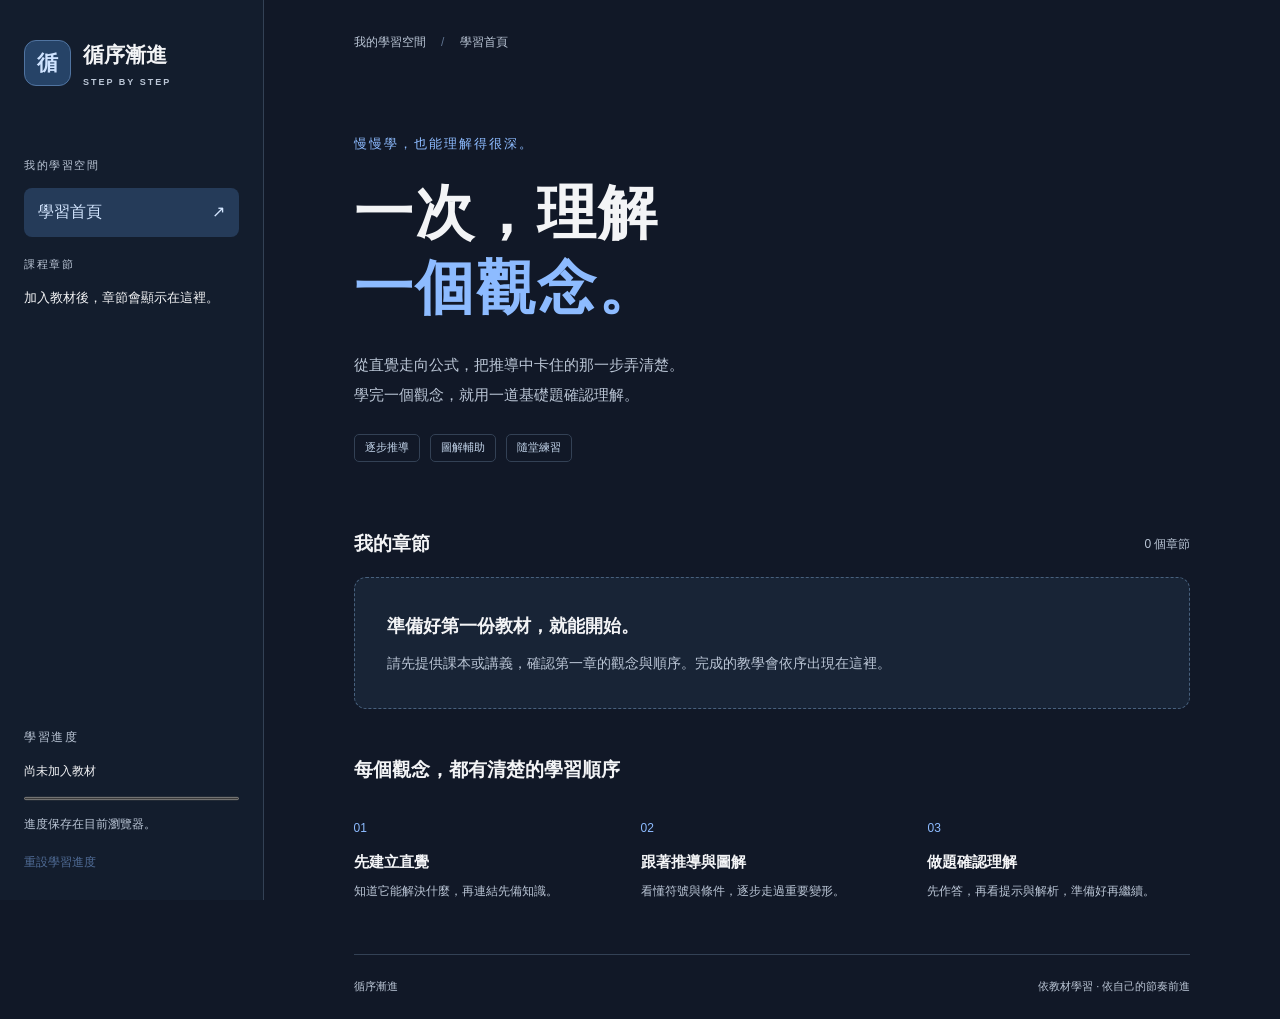
==== index.html @ be1118ce "Build 循序漸進 learning interface, rules, diagrams and isolated verification" ====
<!doctype html>
<html lang="zh-Hant">
<head>
  <meta charset="utf-8">
  <meta name="viewport" content="width=device-width, initial-scale=1">
  <meta name="color-scheme" content="dark">
  <title>循序漸進 · 一次理解一個觀念</title>
  <link rel="stylesheet" href="assets/css/site.css">
  <script src="assets/js/core.js" defer></script>
  <script src="assets/js/site.js" defer></script>
</head>
<body>
  <a class="skip-link" href="#main">跳至內容</a>
  <header class="mobile-bar">
    <span>循序漸進</span>
    <button id="menu-toggle" type="button" aria-expanded="false" aria-controls="sidebar">章節選單</button>
  </header>
  <aside id="sidebar" class="sidebar" aria-label="學習導覽">
    <a class="brand" href="index.html"><span class="brand-icon" aria-hidden="true">循</span><span>循序漸進<small>STEP BY STEP</small></span></a>
    <p class="sidebar-label">我的學習空間</p>
    <a class="nav-home" href="index.html" aria-current="page">學習首頁 <span aria-hidden="true">↗</span></a>
    <nav aria-label="章節導覽"><p class="sidebar-label">課程章節</p><div id="chapter-nav"><p class="muted">正在讀取章節…</p></div></nav>
    <div class="progress-panel">
      <p class="sidebar-label">學習進度</p>
      <p id="progress-label">尚未加入教材</p>
      <progress id="progress" value="0" max="1" aria-label="已完成的觀念"></progress>
      <p id="storage-note" class="fine-print">進度保存在目前瀏覽器。</p>
      <button id="reset-progress" class="text-button" type="button" disabled>重設學習進度</button>
    </div>
  </aside>
  <main id="main" tabindex="-1">
    <div class="breadcrumb">我的學習空間 <span aria-hidden="true">/</span> 學習首頁</div>
    <section class="intro" aria-labelledby="page-title">
      <p class="eyebrow">慢慢學，也能理解得很深。</p>
      <h1 id="page-title">一次，理解<br><span>一個觀念。</span></h1>
      <p class="lead">從直覺走向公式，把推導中卡住的那一步弄清楚。<br>學完一個觀念，就用一道基礎題確認理解。</p>
      <div class="tags"><span>逐步推導</span><span>圖解輔助</span><span>隨堂練習</span></div>
    </section>
    <section class="chapters-section" aria-labelledby="chapters-title">
      <div class="section-heading"><h2 id="chapters-title">我的章節</h2><span id="chapter-count" class="muted">讀取中</span></div>
      <div id="chapter-list" aria-live="polite"></div>
    </section>
    <section class="learning-flow" aria-labelledby="flow-title">
      <h2 id="flow-title">每個觀念，都有清楚的學習順序</h2>
      <ol class="steps">
        <li><span class="step-number">01</span><h3>先建立直覺</h3><p>知道它能解決什麼，再連結先備知識。</p></li>
        <li><span class="step-number">02</span><h3>跟著推導與圖解</h3><p>看懂符號與條件，逐步走過重要變形。</p></li>
        <li><span class="step-number">03</span><h3>做題確認理解</h3><p>先作答，再看提示與解析，準備好再繼續。</p></li>
      </ol>
    </section>
    <footer>循序漸進 <span>依教材學習 · 依自己的節奏前進</span></footer>
  </main>
</body>
</html>
---- assets/css/site.css ----
:root { color-scheme: dark; --bg: #111827; --panel: #1f2937; --text: #f3f4f6; --muted: #bbc6d6; --accent: #8dbbff; --line: #334155; }
* { box-sizing: border-box; }
body { margin: 0; background: var(--bg); color: var(--text); font-family: "Segoe UI", "Microsoft JhengHei", sans-serif; line-height: 1.8; }
a { color: inherit; text-decoration: none; }
button { font: inherit; cursor: pointer; color: inherit; }
button:disabled { cursor: default; opacity: .5; }
a:focus-visible, button:focus-visible { outline: 3px solid var(--accent); outline-offset: 5px; }
.skip-link { position: fixed; top: -100px; left: 20px; z-index: 5; padding: 8px 16px; background: var(--panel); }
.skip-link:focus { top: 10px; }
.sidebar { position: fixed; width: 264px; height: 100dvh; padding: 36px 24px 24px; border-right: 1px solid var(--line); background: #131d2d; display: flex; flex-direction: column; overflow-y: auto; }
.brand { display: flex; align-items: center; gap: 12px; font-weight: 700; font-size: 21px; margin-bottom: 48px; }
.brand-icon { background: #264367; color: #cfe3ff; border: 1px solid #5074a1; padding: 3px 12px; border-radius: 12px; }
.brand small { display: block; color: var(--muted); font-size: 9px; letter-spacing: 2px; }
.sidebar-label { font-size: 11px; color: var(--muted); letter-spacing: 1.5px; margin: 18px 0 12px; }
.nav-home { display: flex; justify-content: space-between; padding: 10px 14px; background: #253b59; color: #d4e6ff; border-radius: 8px; }
.muted, .fine-print { color: var(--muted); }
.fine-print { font-size: 12px; }
#chapter-nav { font-size: 13px; }
#chapter-nav a { display: block; padding: 10px 4px; }
.progress-panel { margin-top: auto; padding-top: 48px; }
.progress-panel p { font-size: 12px; }
progress { display: block; width: 100%; height: 7px; accent-color: var(--accent); }
.text-button { background: transparent; border: 0; padding: 0; color: var(--accent); font-size: 12px; }
main { max-width: 1430px; margin-left: 264px; padding: 32px 7% 0; }
.breadcrumb { color: var(--muted); font-size: 12px; }
.breadcrumb span { margin: 0 12px; color: #5f738f; }
.intro { padding: 65px 0 50px; }
.eyebrow { color: var(--accent); font-size: 13px; letter-spacing: 2px; }
h1 { font-size: clamp(38px, 4.6vw, 64px); font-weight: 650; line-height: 1.28; letter-spacing: 2px; margin: 20px 0 24px; }
h1 span { color: var(--accent); }
.lead { color: var(--muted); font-size: 15px; line-height: 2; }
.tags { display: flex; gap: 10px; flex-wrap: wrap; margin-top: 24px; }
.tags span { color: #c5d7ed; border: 1px solid var(--line); border-radius: 5px; font-size: 11px; padding: 3px 10px; }
h2 { font-size: 19px; font-weight: 600; }
.section-heading { display: flex; justify-content: space-between; align-items: center; gap: 12px; }
.section-heading span { font-size: 12px; }
.empty-state { border: 1px dashed #48617e; background: #182436; padding: 32px; border-radius: 12px; }
.empty-state h3 { margin: 0 0 8px; font-size: 18px; }
.empty-state p { margin: 0; color: var(--muted); font-size: 14px; }
.chapter-card { display: block; border: 1px solid var(--line); background: var(--panel); border-radius: 12px; padding: 24px; margin-bottom: 14px; }
.chapter-card:hover { border-color: var(--accent); }
.chapter-card h3 { margin: 0; }
.chapter-card p { color: var(--muted); margin-bottom: 0; }
.learning-flow { margin: 44px 0 52px; }
.steps { display: grid; grid-template-columns: repeat(3, 1fr); gap: 24px; list-style: none; padding: 10px 0 0; }
.step-number { color: var(--accent); font-size: 12px; }
.steps h3 { font-size: 15px; margin: 6px 0; }
.steps p { color: var(--muted); font-size: 12px; margin: 0; }
footer { border-top: 1px solid var(--line); padding: 22px 0; color: var(--muted); font-size: 11px; display: flex; justify-content: space-between; gap: 15px; }
.mobile-bar { display: none; }
button, input, textarea { font: inherit; }
.teaching-section { margin: 36px 0; }
.teaching-section p { white-space: pre-wrap; }
.origin-tag { font-size: 11px; color: var(--accent); border: 1px solid var(--line); padding: 3px 8px; border-radius: 5px; }
.formula { padding: 18px; margin: 18px 0; background: #182436; overflow-x: auto; }
.lesson-figure { margin: 24px 0; padding: 16px; background: #131d2d; border: 1px solid var(--line); border-radius: 10px; }
.lesson-figure svg, .lesson-figure img { display: block; width: 100%; height: auto; }
figcaption, .source-note { color: var(--muted); font-size: 12px; }
.sources { border-top: 1px solid var(--line); padding: 14px 0; color: var(--muted); font-size: 13px; }
.sources summary { cursor: pointer; }
.sources a { color: var(--accent); text-decoration: underline; }
.quiz-panel, .review-panel { margin: 30px 0; padding: 26px; background: var(--panel); border: 1px solid var(--line); border-radius: 12px; }
fieldset { border: 0; padding: 0; margin: 0 0 18px; }
legend { font-size: 17px; margin-bottom: 14px; white-space: pre-wrap; }
.option { display: flex; align-items: baseline; gap: 12px; margin: 10px 0; padding: 12px 16px; border: 1px solid #52637a; border-radius: 8px; cursor: pointer; }
.option:has(input:checked) { border-color: var(--accent); background: #253b59; }
input[type=radio], input[type=checkbox] { accent-color: var(--accent); }
.action-button, .secondary-button { display: inline-block; border-radius: 7px; padding: 9px 16px; margin: 6px 10px 6px 0; border: 1px solid #5678a0; }
.action-button { background: #315780; color: #fff; }
.secondary-button { background: transparent; color: #e0ebfa; }
.feedback { white-space: pre-wrap; color: #f4c77f; font-size: 14px; }
.feedback.correct { color: #8fe0bf; }
.solution { border-top: 1px solid var(--line); margin-top: 16px; padding-top: 12px; }
.review-panel textarea { display: block; width: 100%; min-height: 150px; resize: vertical; background: #111827; border: 1px solid #63748b; color: var(--text); padding: 14px; border-radius: 7px; margin: 10px 0; }
.quiz-panel input[type=text] { display: block; max-width: 100%; background: #111827; color: var(--text); border: 1px solid #63748b; padding: 9px; margin: 10px 0; }
.consent { display: flex; align-items: baseline; gap: 10px; font-size: 12px; color: var(--muted); }
.lesson-controls { display: flex; flex-wrap: wrap; gap: 10px; justify-content: space-between; margin-bottom: 30px; }
#concept-nav a { display: block; padding: 10px; font-size: 13px; border-radius: 6px; }
#concept-nav a[aria-current] { background: #253b59; color: #d4e6ff; }
@media (max-width: 760px) {
  .mobile-bar { display: flex; justify-content: space-between; align-items: center; padding: 14px 20px; border-bottom: 1px solid var(--line); }
  .mobile-bar button { background: var(--panel); border: 1px solid var(--line); padding: 5px 10px; border-radius: 6px; font-size: 12px; }
  .sidebar { display: none; position: static; width: 100%; height: auto; border-bottom: 1px solid var(--line); }
  .sidebar.is-open { display: flex; }
  .brand { margin-bottom: 12px; }
  .progress-panel { padding-top: 12px; }
  main { margin-left: 0; padding: 24px 22px 0; }
  .intro { padding-top: 36px; }
  .steps { grid-template-columns: 1fr; gap: 22px; }
  footer { flex-direction: column; }
}
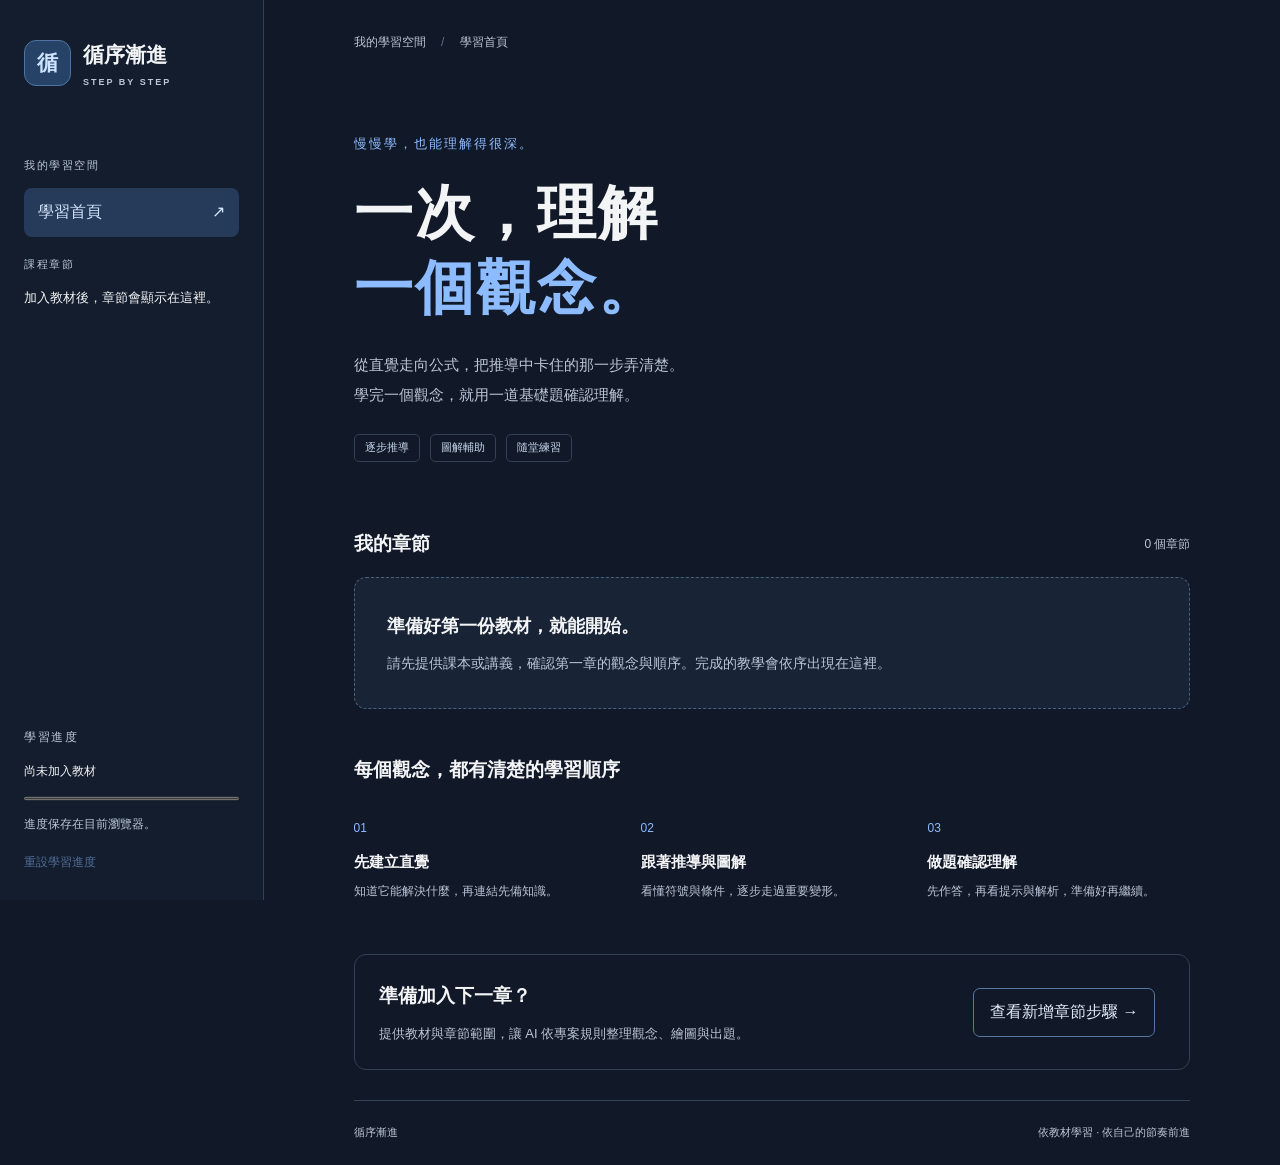
==== commit eba7a164: "Preserve lesson answers, resume learning and add validated chapter import" ====
--- a/index.html
+++ b/index.html
@@ -35,6 +35,7 @@
       <h1 id="page-title">一次，理解<br><span>一個觀念。</span></h1>
       <p class="lead">從直覺走向公式，把推導中卡住的那一步弄清楚。<br>學完一個觀念，就用一道基礎題確認理解。</p>
       <div class="tags"><span>逐步推導</span><span>圖解輔助</span><span>隨堂練習</span></div>
+      <a id="resume-learning" class="action-button resume-link" hidden></a>
     </section>
     <section class="chapters-section" aria-labelledby="chapters-title">
       <div class="section-heading"><h2 id="chapters-title">我的章節</h2><span id="chapter-count" class="muted">讀取中</span></div>
@@ -48,6 +49,10 @@
         <li><span class="step-number">03</span><h3>做題確認理解</h3><p>先作答，再看提示與解析，準備好再繼續。</p></li>
       </ol>
     </section>
+    <section class="add-chapter-guide" aria-labelledby="add-title">
+      <div><h2 id="add-title">準備加入下一章？</h2><p>提供教材與章節範圍，讓 AI 依專案規則整理觀念、繪圖與出題。</p></div>
+      <a class="secondary-button" href="getting-started.html">查看新增章節步驟 →</a>
+    </section>
     <footer>循序漸進 <span>依教材學習 · 依自己的節奏前進</span></footer>
   </main>
 </body>
--- a/assets/css/site.css
+++ b/assets/css/site.css
@@ -1,5 +1,6 @@
 :root { color-scheme: dark; --bg: #111827; --panel: #1f2937; --text: #f3f4f6; --muted: #bbc6d6; --accent: #8dbbff; --line: #334155; }
 * { box-sizing: border-box; }
+[hidden] { display: none !important; }
 body { margin: 0; background: var(--bg); color: var(--text); font-family: "Segoe UI", "Microsoft JhengHei", sans-serif; line-height: 1.8; }
 a { color: inherit; text-decoration: none; }
 button { font: inherit; cursor: pointer; color: inherit; }
@@ -22,6 +23,16 @@
 progress { display: block; width: 100%; height: 7px; accent-color: var(--accent); }
 .text-button { background: transparent; border: 0; padding: 0; color: var(--accent); font-size: 12px; }
 main { max-width: 1430px; margin-left: 264px; padding: 32px 7% 0; }
+#lesson-content { max-width: 920px; margin: 0 auto; }
+#lesson-content h1 { font-size: clamp(30px, 3.6vw, 46px); line-height: 1.4; }
+.resume-link { margin-top: 24px; }
+.add-chapter-guide { display: flex; align-items: center; justify-content: space-between; gap: 20px; padding: 24px; margin: 30px 0; border: 1px solid var(--line); border-radius: 12px; }
+.add-chapter-guide h2 { margin: 0 0 8px; }
+.add-chapter-guide p { font-size: 13px; color: var(--muted); margin: 0; }
+.guide-content { max-width: 850px; }
+.guide-content pre { padding: 18px; white-space: pre-wrap; overflow-wrap: anywhere; border: 1px solid var(--line); background: var(--panel); border-radius: 8px; font-size: 14px; }
+.guide-content li { margin-bottom: 16px; }
+.guide-content a { color: var(--accent); text-decoration: underline; }
 .breadcrumb { color: var(--muted); font-size: 12px; }
 .breadcrumb span { margin: 0 12px; color: #5f738f; }
 .intro { padding: 65px 0 50px; }
@@ -53,8 +64,9 @@
 .teaching-section p { white-space: pre-wrap; }
 .origin-tag { font-size: 11px; color: var(--accent); border: 1px solid var(--line); padding: 3px 8px; border-radius: 5px; }
 .formula { padding: 18px; margin: 18px 0; background: #182436; overflow-x: auto; }
-.lesson-figure { margin: 24px 0; padding: 16px; background: #131d2d; border: 1px solid var(--line); border-radius: 10px; }
+.lesson-figure { margin: 24px 0; padding: 16px; background: #131d2d; border: 1px solid var(--line); border-radius: 10px; overflow-x: auto; }
 .lesson-figure svg, .lesson-figure img { display: block; width: 100%; height: auto; }
+.lesson-figure svg { min-width: 560px; }
 figcaption, .source-note { color: var(--muted); font-size: 12px; }
 .sources { border-top: 1px solid var(--line); padding: 14px 0; color: var(--muted); font-size: 13px; }
 .sources summary { cursor: pointer; }
@@ -87,5 +99,6 @@
   main { margin-left: 0; padding: 24px 22px 0; }
   .intro { padding-top: 36px; }
   .steps { grid-template-columns: 1fr; gap: 22px; }
+  .add-chapter-guide { align-items: flex-start; flex-direction: column; }
   footer { flex-direction: column; }
 }
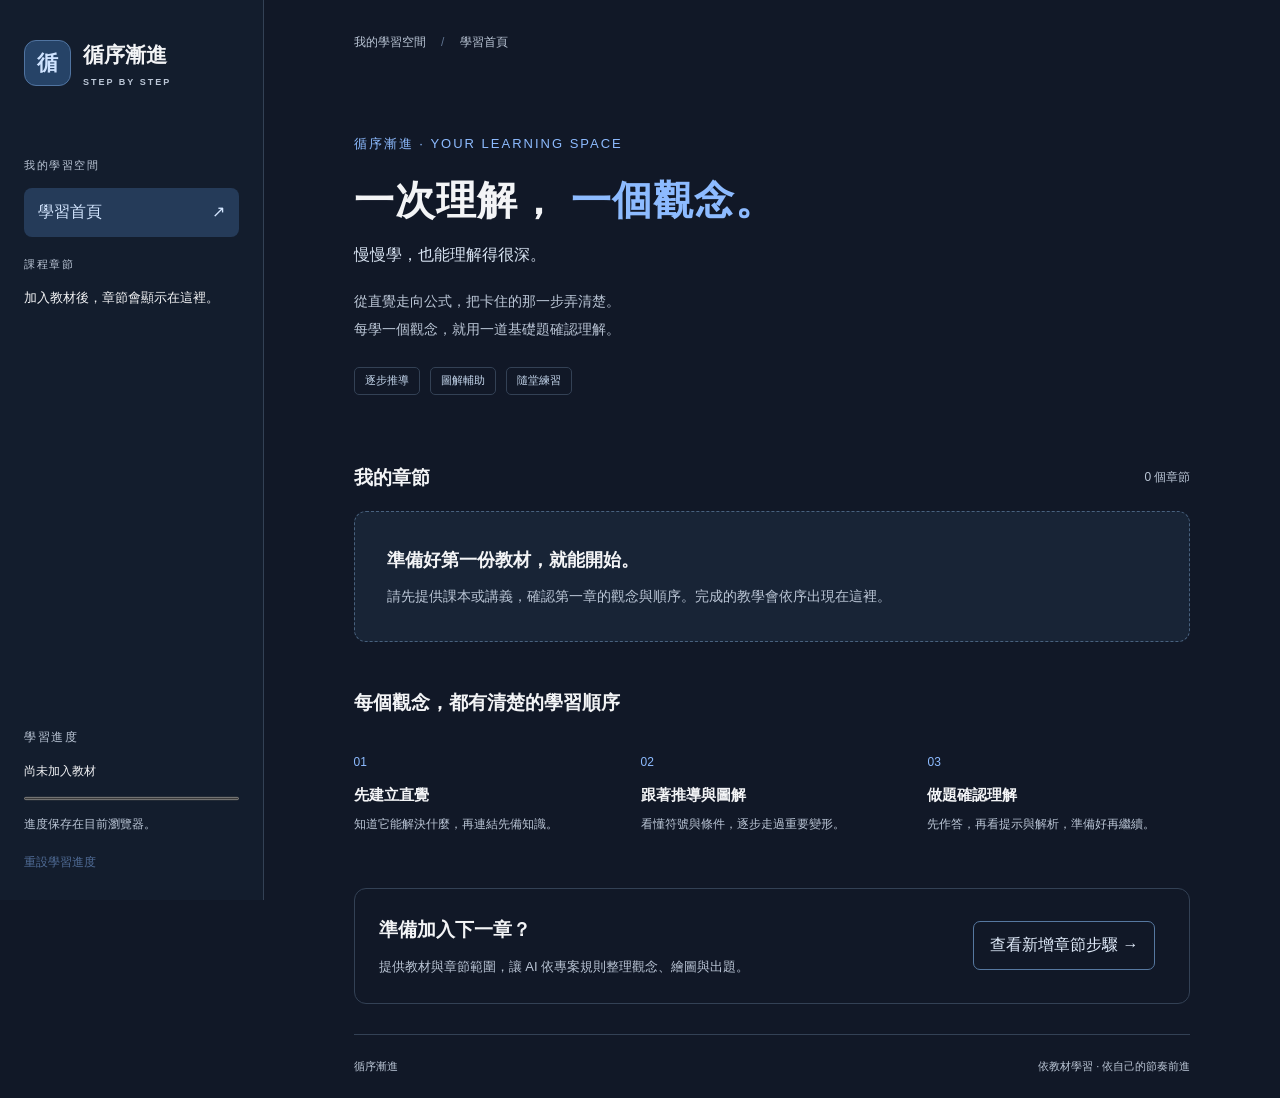
==== commit cda4c131: "Refine hero typography and add three-plane vector projections" ====
--- a/index.html
+++ b/index.html
@@ -31,9 +31,10 @@
   <main id="main" tabindex="-1">
     <div class="breadcrumb">我的學習空間 <span aria-hidden="true">/</span> 學習首頁</div>
     <section class="intro" aria-labelledby="page-title">
-      <p class="eyebrow">慢慢學，也能理解得很深。</p>
-      <h1 id="page-title">一次，理解<br><span>一個觀念。</span></h1>
-      <p class="lead">從直覺走向公式，把推導中卡住的那一步弄清楚。<br>學完一個觀念，就用一道基礎題確認理解。</p>
+      <p class="eyebrow">循序漸進 · YOUR LEARNING SPACE</p>
+      <h1 id="page-title"><span class="title-primary">一次理解，</span><span>一個觀念。</span></h1>
+      <p class="intro-note">慢慢學，也能理解得很深。</p>
+      <p class="lead">從直覺走向公式，把卡住的那一步弄清楚。<br>每學一個觀念，就用一道基礎題確認理解。</p>
       <div class="tags"><span>逐步推導</span><span>圖解輔助</span><span>隨堂練習</span></div>
       <a id="resume-learning" class="action-button resume-link" hidden></a>
     </section>
--- a/assets/css/site.css
+++ b/assets/css/site.css
@@ -36,6 +36,11 @@
 .breadcrumb { color: var(--muted); font-size: 12px; }
 .breadcrumb span { margin: 0 12px; color: #5f738f; }
 .intro { padding: 65px 0 50px; }
+.intro h1 { display: flex; flex-wrap: wrap; gap: 4px 12px; font-size: clamp(30px, 3.1vw, 46px); letter-spacing: .025em; line-height: 1.5; margin: 16px 0 10px; }
+.intro h1 span { white-space: nowrap; }
+.intro h1 .title-primary { color: var(--text); }
+.intro-note { color: #d8e3f2; font-size: 16px; margin: 0 0 18px; }
+.intro .lead { font-size: 14px; }
 .eyebrow { color: var(--accent); font-size: 13px; letter-spacing: 2px; }
 h1 { font-size: clamp(38px, 4.6vw, 64px); font-weight: 650; line-height: 1.28; letter-spacing: 2px; margin: 20px 0 24px; }
 h1 span { color: var(--accent); }
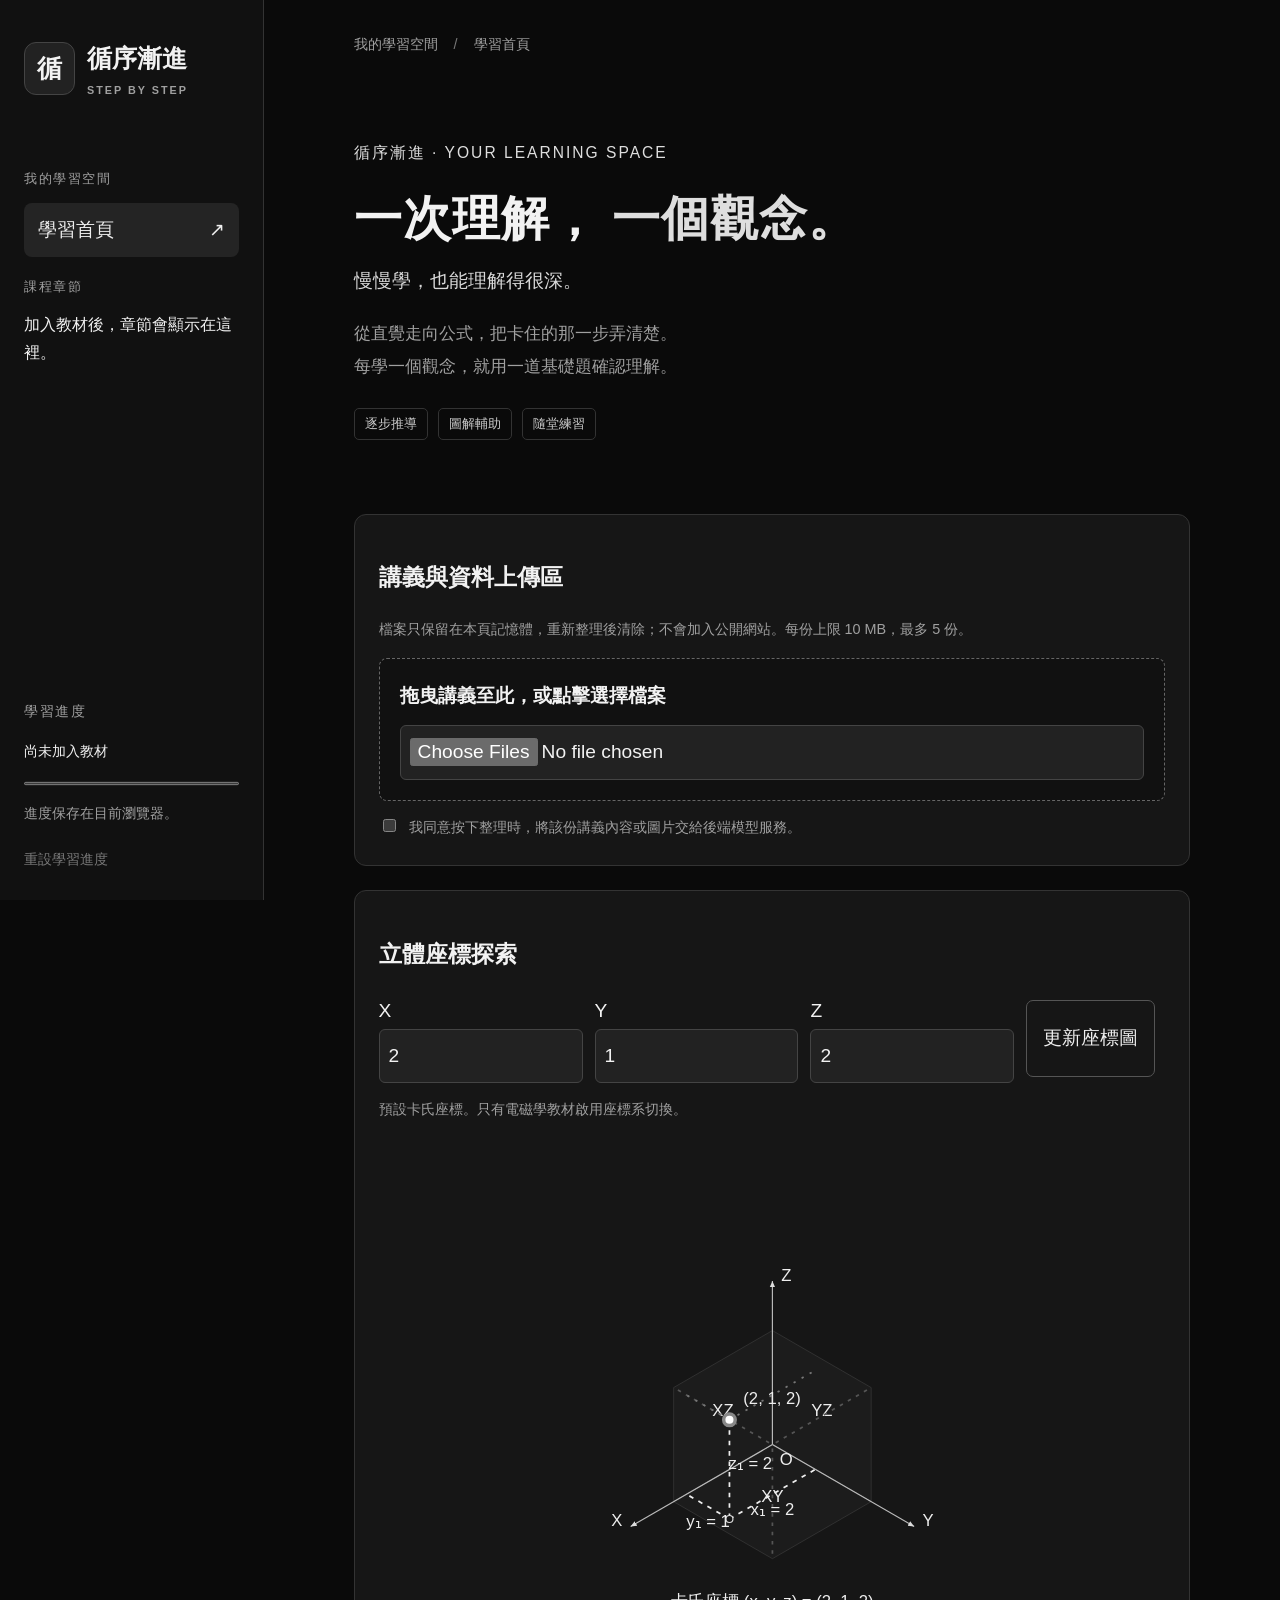
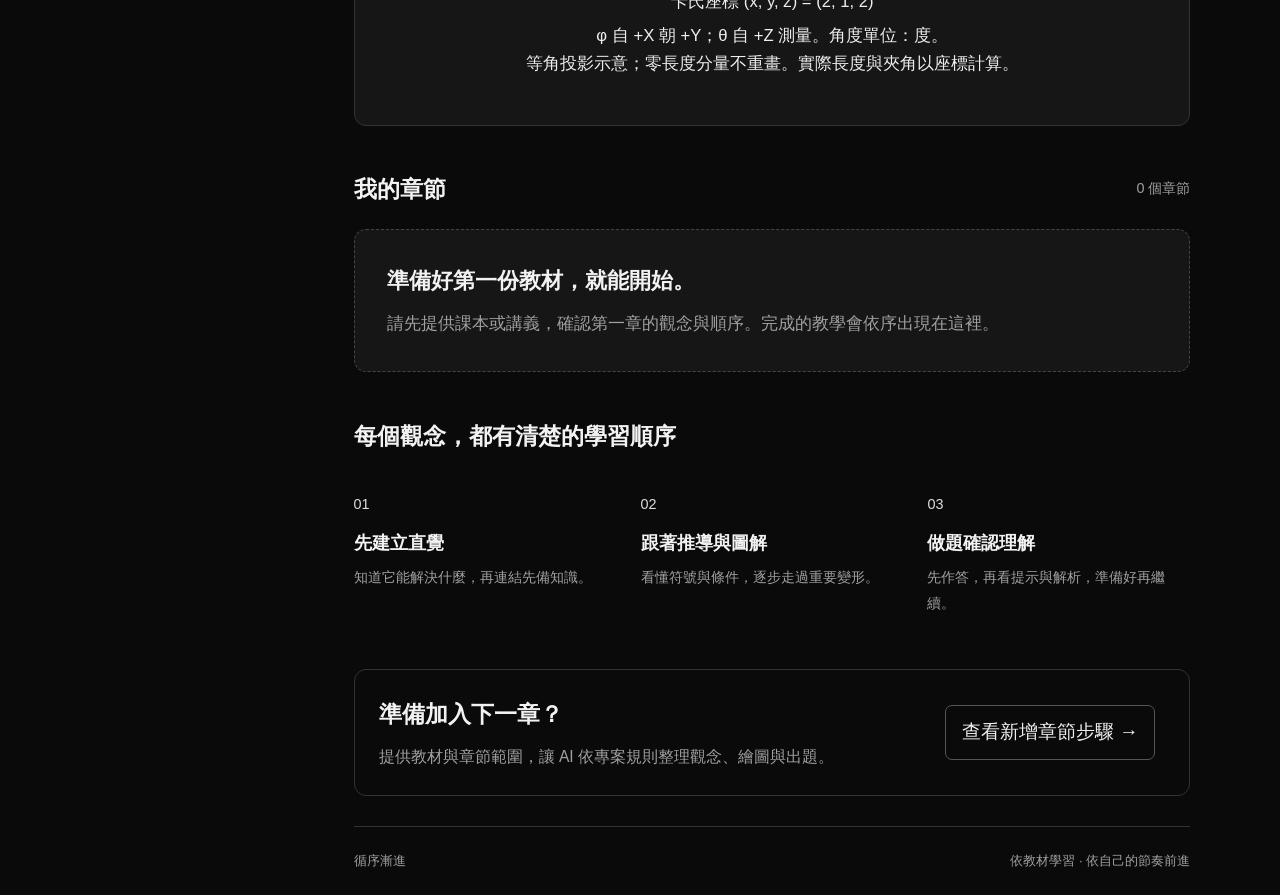
==== commit 164d0171: "Add grayscale study workspace, lecture uploads, coordinate explorer and image review" ====
--- a/index.html
+++ b/index.html
@@ -7,7 +7,9 @@
   <title>循序漸進 · 一次理解一個觀念</title>
   <link rel="stylesheet" href="assets/css/site.css">
   <script src="assets/js/core.js" defer></script>
+  <script src="assets/js/figures.js" defer></script>
   <script src="assets/js/site.js" defer></script>
+  <script src="assets/js/workspace.js" defer></script>
 </head>
 <body>
   <a class="skip-link" href="#main">跳至內容</a>
@@ -38,6 +40,7 @@
       <div class="tags"><span>逐步推導</span><span>圖解輔助</span><span>隨堂練習</span></div>
       <a id="resume-learning" class="action-button resume-link" hidden></a>
     </section>
+    <div id="materials-workspace"></div>
     <section class="chapters-section" aria-labelledby="chapters-title">
       <div class="section-heading"><h2 id="chapters-title">我的章節</h2><span id="chapter-count" class="muted">讀取中</span></div>
       <div id="chapter-list" aria-live="polite"></div>
--- a/assets/css/site.css
+++ b/assets/css/site.css
@@ -1,4 +1,4 @@
-:root { color-scheme: dark; --bg: #111827; --panel: #1f2937; --text: #f3f4f6; --muted: #bbc6d6; --accent: #8dbbff; --line: #334155; }
+:root { color-scheme: dark; --bg: #0a0a0a; --panel: #161616; --text: #f2f2f2; --muted: #a0a0a0; --accent: #dedede; --line: #333333; }
 * { box-sizing: border-box; }
 [hidden] { display: none !important; }
 body { margin: 0; background: var(--bg); color: var(--text); font-family: "Segoe UI", "Microsoft JhengHei", sans-serif; line-height: 1.8; }
@@ -8,95 +8,95 @@
 a:focus-visible, button:focus-visible { outline: 3px solid var(--accent); outline-offset: 5px; }
 .skip-link { position: fixed; top: -100px; left: 20px; z-index: 5; padding: 8px 16px; background: var(--panel); }
 .skip-link:focus { top: 10px; }
-.sidebar { position: fixed; width: 264px; height: 100dvh; padding: 36px 24px 24px; border-right: 1px solid var(--line); background: #131d2d; display: flex; flex-direction: column; overflow-y: auto; }
-.brand { display: flex; align-items: center; gap: 12px; font-weight: 700; font-size: 21px; margin-bottom: 48px; }
-.brand-icon { background: #264367; color: #cfe3ff; border: 1px solid #5074a1; padding: 3px 12px; border-radius: 12px; }
-.brand small { display: block; color: var(--muted); font-size: 9px; letter-spacing: 2px; }
-.sidebar-label { font-size: 11px; color: var(--muted); letter-spacing: 1.5px; margin: 18px 0 12px; }
-.nav-home { display: flex; justify-content: space-between; padding: 10px 14px; background: #253b59; color: #d4e6ff; border-radius: 8px; }
+.sidebar { position: fixed; width: 264px; height: 100dvh; padding: 36px 24px 24px; border-right: 1px solid var(--line); background: #111111; display: flex; flex-direction: column; overflow-y: auto; }
+.brand { display: flex; align-items: center; gap: 12px; font-weight: 700; font-size: 1.3125rem; margin-bottom: 48px; }
+.brand-icon { background: #222222; color: #f2f2f2; border: 1px solid #444444; padding: 3px 12px; border-radius: 12px; }
+.brand small { display: block; color: var(--muted); font-size: 0.5625rem; letter-spacing: 2px; }
+.sidebar-label { font-size: 0.6875rem; color: var(--muted); letter-spacing: 1.5px; margin: 18px 0 12px; }
+.nav-home { display: flex; justify-content: space-between; padding: 10px 14px; background: #242424; color: #eeeeee; border-radius: 8px; }
 .muted, .fine-print { color: var(--muted); }
-.fine-print { font-size: 12px; }
-#chapter-nav { font-size: 13px; }
+.fine-print { font-size: 0.75rem; }
+#chapter-nav { font-size: 0.8125rem; }
 #chapter-nav a { display: block; padding: 10px 4px; }
 .progress-panel { margin-top: auto; padding-top: 48px; }
-.progress-panel p { font-size: 12px; }
+.progress-panel p { font-size: 0.75rem; }
 progress { display: block; width: 100%; height: 7px; accent-color: var(--accent); }
-.text-button { background: transparent; border: 0; padding: 0; color: var(--accent); font-size: 12px; }
+.text-button { background: transparent; border: 0; padding: 0; color: var(--accent); font-size: 0.75rem; }
 main { max-width: 1430px; margin-left: 264px; padding: 32px 7% 0; }
 #lesson-content { max-width: 920px; margin: 0 auto; }
-#lesson-content h1 { font-size: clamp(30px, 3.6vw, 46px); line-height: 1.4; }
+#lesson-content h1 { font-size: clamp(1.875rem, 4.32vw, 2.875rem); line-height: 1.4; }
 .resume-link { margin-top: 24px; }
 .add-chapter-guide { display: flex; align-items: center; justify-content: space-between; gap: 20px; padding: 24px; margin: 30px 0; border: 1px solid var(--line); border-radius: 12px; }
 .add-chapter-guide h2 { margin: 0 0 8px; }
-.add-chapter-guide p { font-size: 13px; color: var(--muted); margin: 0; }
+.add-chapter-guide p { font-size: 0.8125rem; color: var(--muted); margin: 0; }
 .guide-content { max-width: 850px; }
-.guide-content pre { padding: 18px; white-space: pre-wrap; overflow-wrap: anywhere; border: 1px solid var(--line); background: var(--panel); border-radius: 8px; font-size: 14px; }
+.guide-content pre { padding: 18px; white-space: pre-wrap; overflow-wrap: anywhere; border: 1px solid var(--line); background: var(--panel); border-radius: 8px; font-size: 0.875rem; }
 .guide-content li { margin-bottom: 16px; }
 .guide-content a { color: var(--accent); text-decoration: underline; }
-.breadcrumb { color: var(--muted); font-size: 12px; }
-.breadcrumb span { margin: 0 12px; color: #5f738f; }
+.breadcrumb { color: var(--muted); font-size: 0.75rem; }
+.breadcrumb span { margin: 0 12px; color: #777777; }
 .intro { padding: 65px 0 50px; }
-.intro h1 { display: flex; flex-wrap: wrap; gap: 4px 12px; font-size: clamp(30px, 3.1vw, 46px); letter-spacing: .025em; line-height: 1.5; margin: 16px 0 10px; }
+.intro h1 { display: flex; flex-wrap: wrap; gap: 4px 12px; font-size: clamp(1.875rem, 3.72vw, 2.875rem); letter-spacing: .025em; line-height: 1.5; margin: 16px 0 10px; }
 .intro h1 span { white-space: nowrap; }
 .intro h1 .title-primary { color: var(--text); }
-.intro-note { color: #d8e3f2; font-size: 16px; margin: 0 0 18px; }
-.intro .lead { font-size: 14px; }
-.eyebrow { color: var(--accent); font-size: 13px; letter-spacing: 2px; }
-h1 { font-size: clamp(38px, 4.6vw, 64px); font-weight: 650; line-height: 1.28; letter-spacing: 2px; margin: 20px 0 24px; }
+.intro-note { color: #d8d8d8; font-size: 1rem; margin: 0 0 18px; }
+.intro .lead { font-size: 0.875rem; }
+.eyebrow { color: var(--accent); font-size: 0.8125rem; letter-spacing: 2px; }
+h1 { font-size: clamp(2.375rem, 5.52vw, 4rem); font-weight: 650; line-height: 1.28; letter-spacing: 2px; margin: 20px 0 24px; }
 h1 span { color: var(--accent); }
-.lead { color: var(--muted); font-size: 15px; line-height: 2; }
+.lead { color: var(--muted); font-size: 0.9375rem; line-height: 2; }
 .tags { display: flex; gap: 10px; flex-wrap: wrap; margin-top: 24px; }
-.tags span { color: #c5d7ed; border: 1px solid var(--line); border-radius: 5px; font-size: 11px; padding: 3px 10px; }
-h2 { font-size: 19px; font-weight: 600; }
+.tags span { color: #cccccc; border: 1px solid var(--line); border-radius: 5px; font-size: 0.6875rem; padding: 3px 10px; }
+h2 { font-size: 1.1875rem; font-weight: 600; }
 .section-heading { display: flex; justify-content: space-between; align-items: center; gap: 12px; }
-.section-heading span { font-size: 12px; }
-.empty-state { border: 1px dashed #48617e; background: #182436; padding: 32px; border-radius: 12px; }
-.empty-state h3 { margin: 0 0 8px; font-size: 18px; }
-.empty-state p { margin: 0; color: var(--muted); font-size: 14px; }
+.section-heading span { font-size: 0.75rem; }
+.empty-state { border: 1px dashed #444444; background: #161616; padding: 32px; border-radius: 12px; }
+.empty-state h3 { margin: 0 0 8px; font-size: 1.125rem; }
+.empty-state p { margin: 0; color: var(--muted); font-size: 0.875rem; }
 .chapter-card { display: block; border: 1px solid var(--line); background: var(--panel); border-radius: 12px; padding: 24px; margin-bottom: 14px; }
 .chapter-card:hover { border-color: var(--accent); }
 .chapter-card h3 { margin: 0; }
 .chapter-card p { color: var(--muted); margin-bottom: 0; }
 .learning-flow { margin: 44px 0 52px; }
 .steps { display: grid; grid-template-columns: repeat(3, 1fr); gap: 24px; list-style: none; padding: 10px 0 0; }
-.step-number { color: var(--accent); font-size: 12px; }
-.steps h3 { font-size: 15px; margin: 6px 0; }
-.steps p { color: var(--muted); font-size: 12px; margin: 0; }
-footer { border-top: 1px solid var(--line); padding: 22px 0; color: var(--muted); font-size: 11px; display: flex; justify-content: space-between; gap: 15px; }
+.step-number { color: var(--accent); font-size: 0.75rem; }
+.steps h3 { font-size: 0.9375rem; margin: 6px 0; }
+.steps p { color: var(--muted); font-size: 0.75rem; margin: 0; }
+footer { border-top: 1px solid var(--line); padding: 22px 0; color: var(--muted); font-size: 0.6875rem; display: flex; justify-content: space-between; gap: 15px; }
 .mobile-bar { display: none; }
 button, input, textarea { font: inherit; }
 .teaching-section { margin: 36px 0; }
 .teaching-section p { white-space: pre-wrap; }
-.origin-tag { font-size: 11px; color: var(--accent); border: 1px solid var(--line); padding: 3px 8px; border-radius: 5px; }
-.formula { padding: 18px; margin: 18px 0; background: #182436; overflow-x: auto; }
-.lesson-figure { margin: 24px 0; padding: 16px; background: #131d2d; border: 1px solid var(--line); border-radius: 10px; overflow-x: auto; }
+.origin-tag { font-size: 0.6875rem; color: var(--accent); border: 1px solid var(--line); padding: 3px 8px; border-radius: 5px; }
+.formula { padding: 18px; margin: 18px 0; background: #161616; overflow-x: auto; }
+.lesson-figure { margin: 24px 0; padding: 16px; background: #111111; border: 1px solid var(--line); border-radius: 10px; overflow-x: auto; }
 .lesson-figure svg, .lesson-figure img { display: block; width: 100%; height: auto; }
 .lesson-figure svg { min-width: 560px; }
-figcaption, .source-note { color: var(--muted); font-size: 12px; }
-.sources { border-top: 1px solid var(--line); padding: 14px 0; color: var(--muted); font-size: 13px; }
+figcaption, .source-note { color: var(--muted); font-size: 0.75rem; }
+.sources { border-top: 1px solid var(--line); padding: 14px 0; color: var(--muted); font-size: 0.8125rem; }
 .sources summary { cursor: pointer; }
 .sources a { color: var(--accent); text-decoration: underline; }
 .quiz-panel, .review-panel { margin: 30px 0; padding: 26px; background: var(--panel); border: 1px solid var(--line); border-radius: 12px; }
 fieldset { border: 0; padding: 0; margin: 0 0 18px; }
-legend { font-size: 17px; margin-bottom: 14px; white-space: pre-wrap; }
-.option { display: flex; align-items: baseline; gap: 12px; margin: 10px 0; padding: 12px 16px; border: 1px solid #52637a; border-radius: 8px; cursor: pointer; }
-.option:has(input:checked) { border-color: var(--accent); background: #253b59; }
+legend { font-size: 1.0625rem; margin-bottom: 14px; white-space: pre-wrap; }
+.option { display: flex; align-items: baseline; gap: 12px; margin: 10px 0; padding: 12px 16px; border: 1px solid #444444; border-radius: 8px; cursor: pointer; }
+.option:has(input:checked) { border-color: var(--accent); background: #242424; }
 input[type=radio], input[type=checkbox] { accent-color: var(--accent); }
-.action-button, .secondary-button { display: inline-block; border-radius: 7px; padding: 9px 16px; margin: 6px 10px 6px 0; border: 1px solid #5678a0; }
-.action-button { background: #315780; color: #fff; }
-.secondary-button { background: transparent; color: #e0ebfa; }
-.feedback { white-space: pre-wrap; color: #f4c77f; font-size: 14px; }
-.feedback.correct { color: #8fe0bf; }
+.action-button, .secondary-button { display: inline-block; border-radius: 7px; padding: 9px 16px; margin: 6px 10px 6px 0; border: 1px solid #555555; }
+.action-button { background: #dedede; color: #fff; }
+.secondary-button { background: transparent; color: #eeeeee; }
+.feedback { white-space: pre-wrap; color: #dddddd; font-size: 0.875rem; }
+.feedback.correct { color: #ffffff; }
 .solution { border-top: 1px solid var(--line); margin-top: 16px; padding-top: 12px; }
-.review-panel textarea { display: block; width: 100%; min-height: 150px; resize: vertical; background: #111827; border: 1px solid #63748b; color: var(--text); padding: 14px; border-radius: 7px; margin: 10px 0; }
-.quiz-panel input[type=text] { display: block; max-width: 100%; background: #111827; color: var(--text); border: 1px solid #63748b; padding: 9px; margin: 10px 0; }
-.consent { display: flex; align-items: baseline; gap: 10px; font-size: 12px; color: var(--muted); }
+.review-panel textarea { display: block; width: 100%; min-height: 150px; resize: vertical; background: #0a0a0a; border: 1px solid #555555; color: var(--text); padding: 14px; border-radius: 7px; margin: 10px 0; }
+.quiz-panel input[type=text] { display: block; max-width: 100%; background: #0a0a0a; color: var(--text); border: 1px solid #555555; padding: 9px; margin: 10px 0; }
+.consent { display: flex; align-items: baseline; gap: 10px; font-size: 0.75rem; color: var(--muted); }
 .lesson-controls { display: flex; flex-wrap: wrap; gap: 10px; justify-content: space-between; margin-bottom: 30px; }
-#concept-nav a { display: block; padding: 10px; font-size: 13px; border-radius: 6px; }
-#concept-nav a[aria-current] { background: #253b59; color: #d4e6ff; }
+#concept-nav a { display: block; padding: 10px; font-size: 0.8125rem; border-radius: 6px; }
+#concept-nav a[aria-current] { background: #242424; color: #eeeeee; }
 @media (max-width: 760px) {
   .mobile-bar { display: flex; justify-content: space-between; align-items: center; padding: 14px 20px; border-bottom: 1px solid var(--line); }
-  .mobile-bar button { background: var(--panel); border: 1px solid var(--line); padding: 5px 10px; border-radius: 6px; font-size: 12px; }
+  .mobile-bar button { background: var(--panel); border: 1px solid var(--line); padding: 5px 10px; border-radius: 6px; font-size: 0.75rem; }
   .sidebar { display: none; position: static; width: 100%; height: auto; border-bottom: 1px solid var(--line); }
   .sidebar.is-open { display: flex; }
   .brand { margin-bottom: 12px; }
@@ -107,3 +107,26 @@
   .add-chapter-guide { align-items: flex-start; flex-direction: column; }
   footer { flex-direction: column; }
 }
+
+html { font-size: 120%; }
+.action-button { color: #111; }
+input, textarea, select { color: var(--text); background: #222; border: 1px solid #444; border-radius: 6px; padding: 9px; max-width: 100%; }
+:focus-visible { outline: 2px solid #eee; outline-offset: 4px; }
+.upload-panel, .coordinate-lab { padding: 24px; border: 1px solid var(--line); border-radius: 12px; background: #161616; margin: 24px 0; }
+.drop-zone { display: block; border: 1px dashed #666; border-radius: 8px; padding: 20px; margin: 12px 0; background: #111; }
+.drop-zone.dragover { border-color: #fff; background: #292929; }
+.drop-zone input { display: block; width: 100%; margin-top: 12px; }
+.file-card { border-top: 1px solid #333; padding: 18px 0; overflow-wrap: anywhere; }
+.file-preview { max-height: 320px; overflow: auto; white-space: pre-wrap; font: inherit; background: #111; padding: 14px; }
+.file-image, .answer-image { display: block; max-width: 100%; max-height: 280px; object-fit: contain; margin: 12px 0; }
+.file-pdf { width: 100%; height: 320px; border: 1px solid #333; }
+.coordinate-fields { display: flex; flex-wrap: wrap; gap: 12px; }
+.coordinate-fields label { flex: 1 1 100px; }
+.coordinate-fields input { display: block; width: 100%; }
+.coordinate-chart { overflow-x: auto; }
+.coordinate-chart svg { width: 100%; min-width: 540px; display: block; }
+.upload-actions { display: flex; flex-wrap: wrap; align-items: center; gap: 8px; }
+.review-panel:focus-within { border-color: #888; }
+mjx-container { max-width: 100%; }
+@media (max-width: 1000px) and (min-width: 761px) { main { padding-left: 30px; padding-right: 30px; } }
+@media (max-width: 760px) { .quiz-panel, .review-panel, .upload-panel, .coordinate-lab { padding: 16px; } .intro h1 { font-size: 2rem; } }
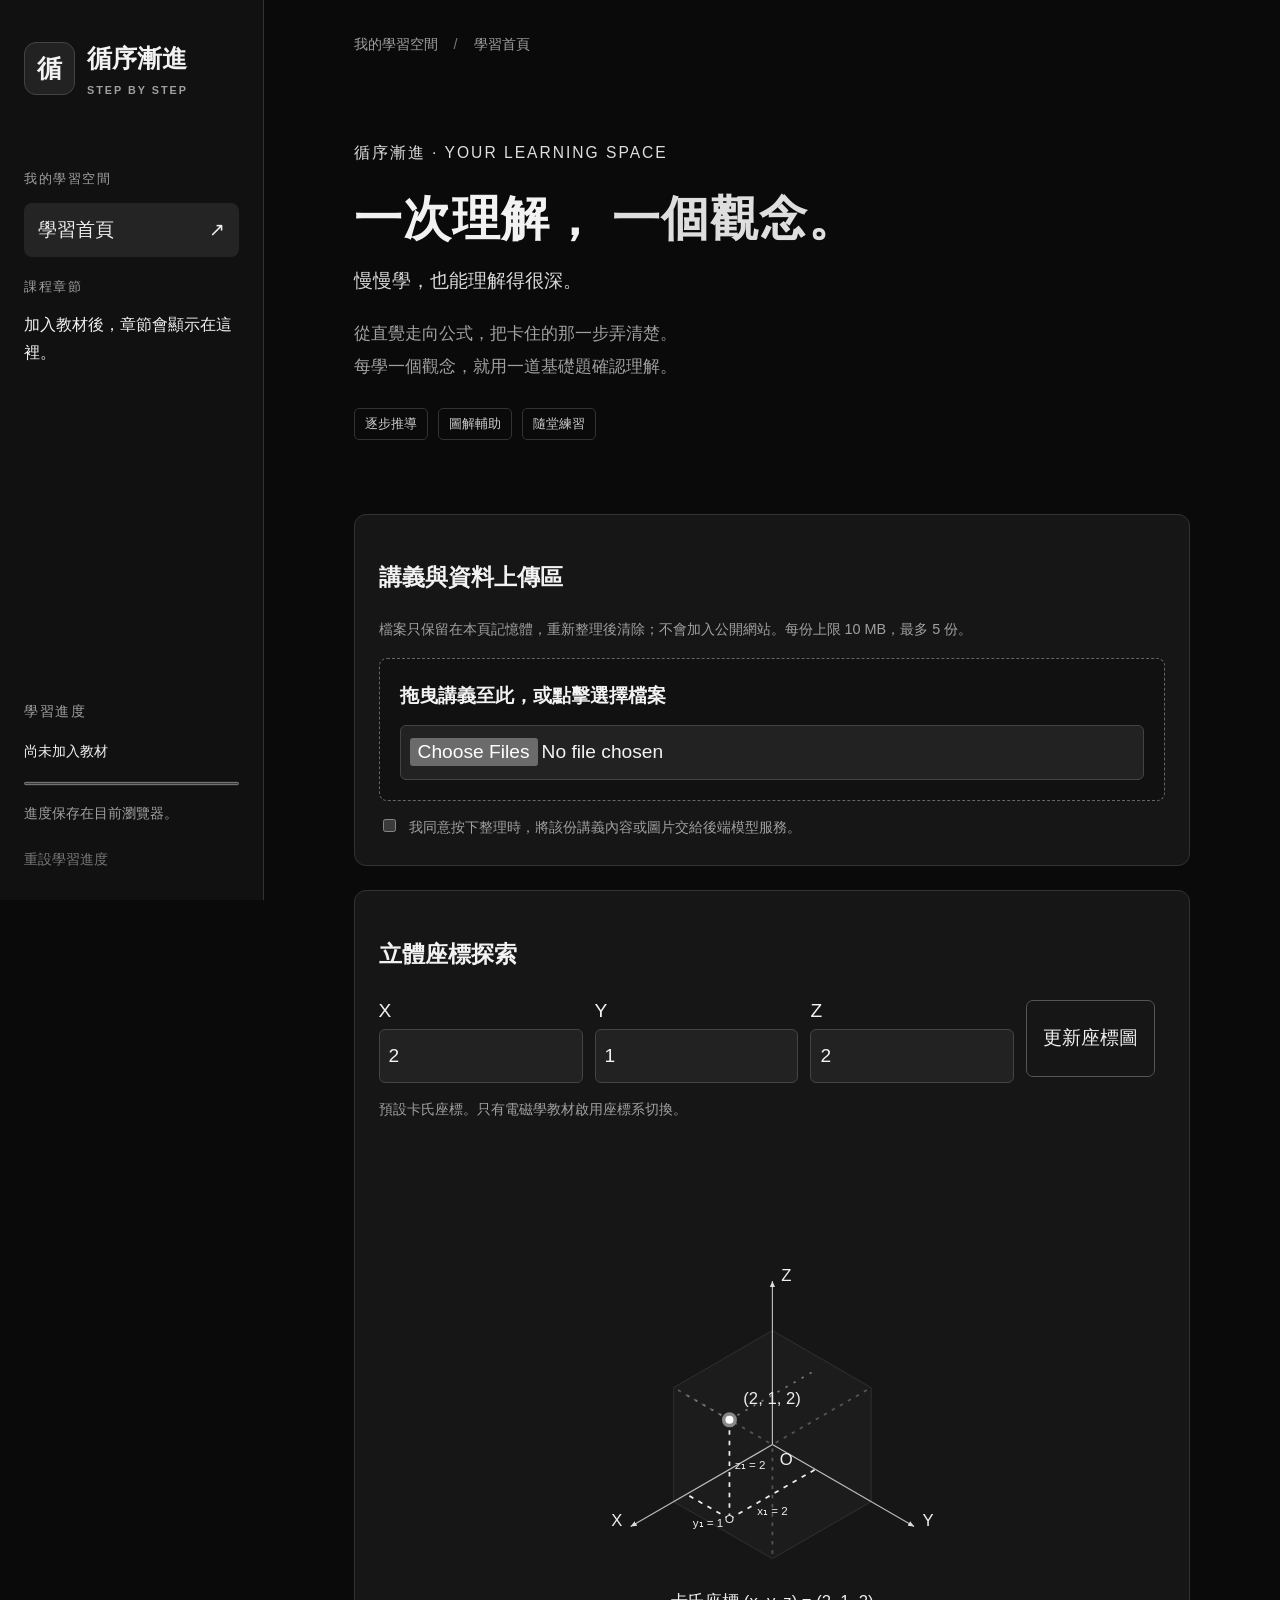
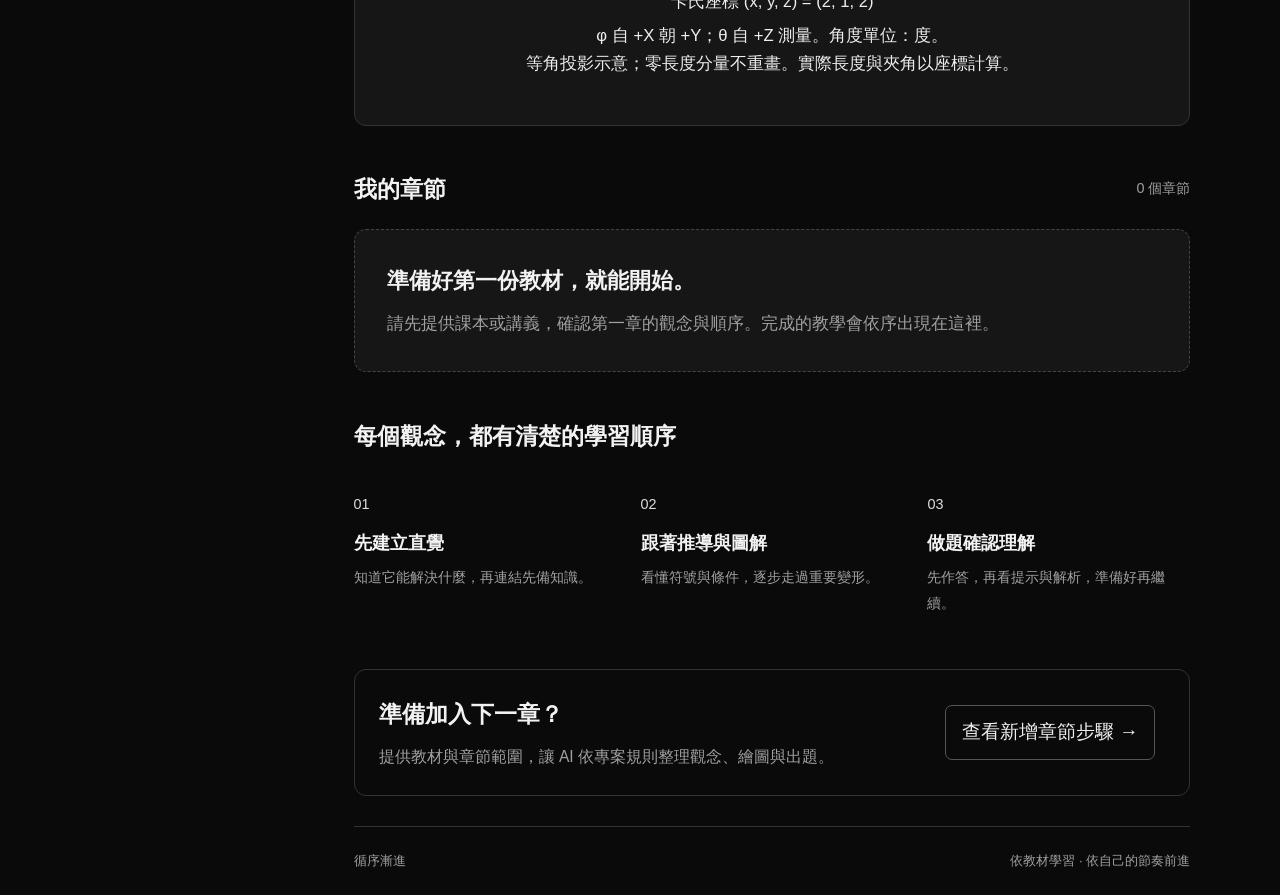
==== commit 3f3da8d5: "Remove plane labels and reduce coordinate component annotations" ====
--- a/index.html
+++ b/index.html
@@ -5,11 +5,11 @@
   <meta name="viewport" content="width=device-width, initial-scale=1">
   <meta name="color-scheme" content="dark">
   <title>循序漸進 · 一次理解一個觀念</title>
-  <link rel="stylesheet" href="assets/css/site.css">
-  <script src="assets/js/core.js" defer></script>
-  <script src="assets/js/figures.js" defer></script>
-  <script src="assets/js/site.js" defer></script>
-  <script src="assets/js/workspace.js" defer></script>
+  <link rel="stylesheet" href="assets/css/site.css?v=20261115-figure-labels">
+  <script src="assets/js/core.js?v=20261115-figure-labels" defer></script>
+  <script src="assets/js/figures.js?v=20261115-figure-labels" defer></script>
+  <script src="assets/js/site.js?v=20261115-figure-labels" defer></script>
+  <script src="assets/js/workspace.js?v=20261115-figure-labels" defer></script>
 </head>
 <body>
   <a class="skip-link" href="#main">跳至內容</a>
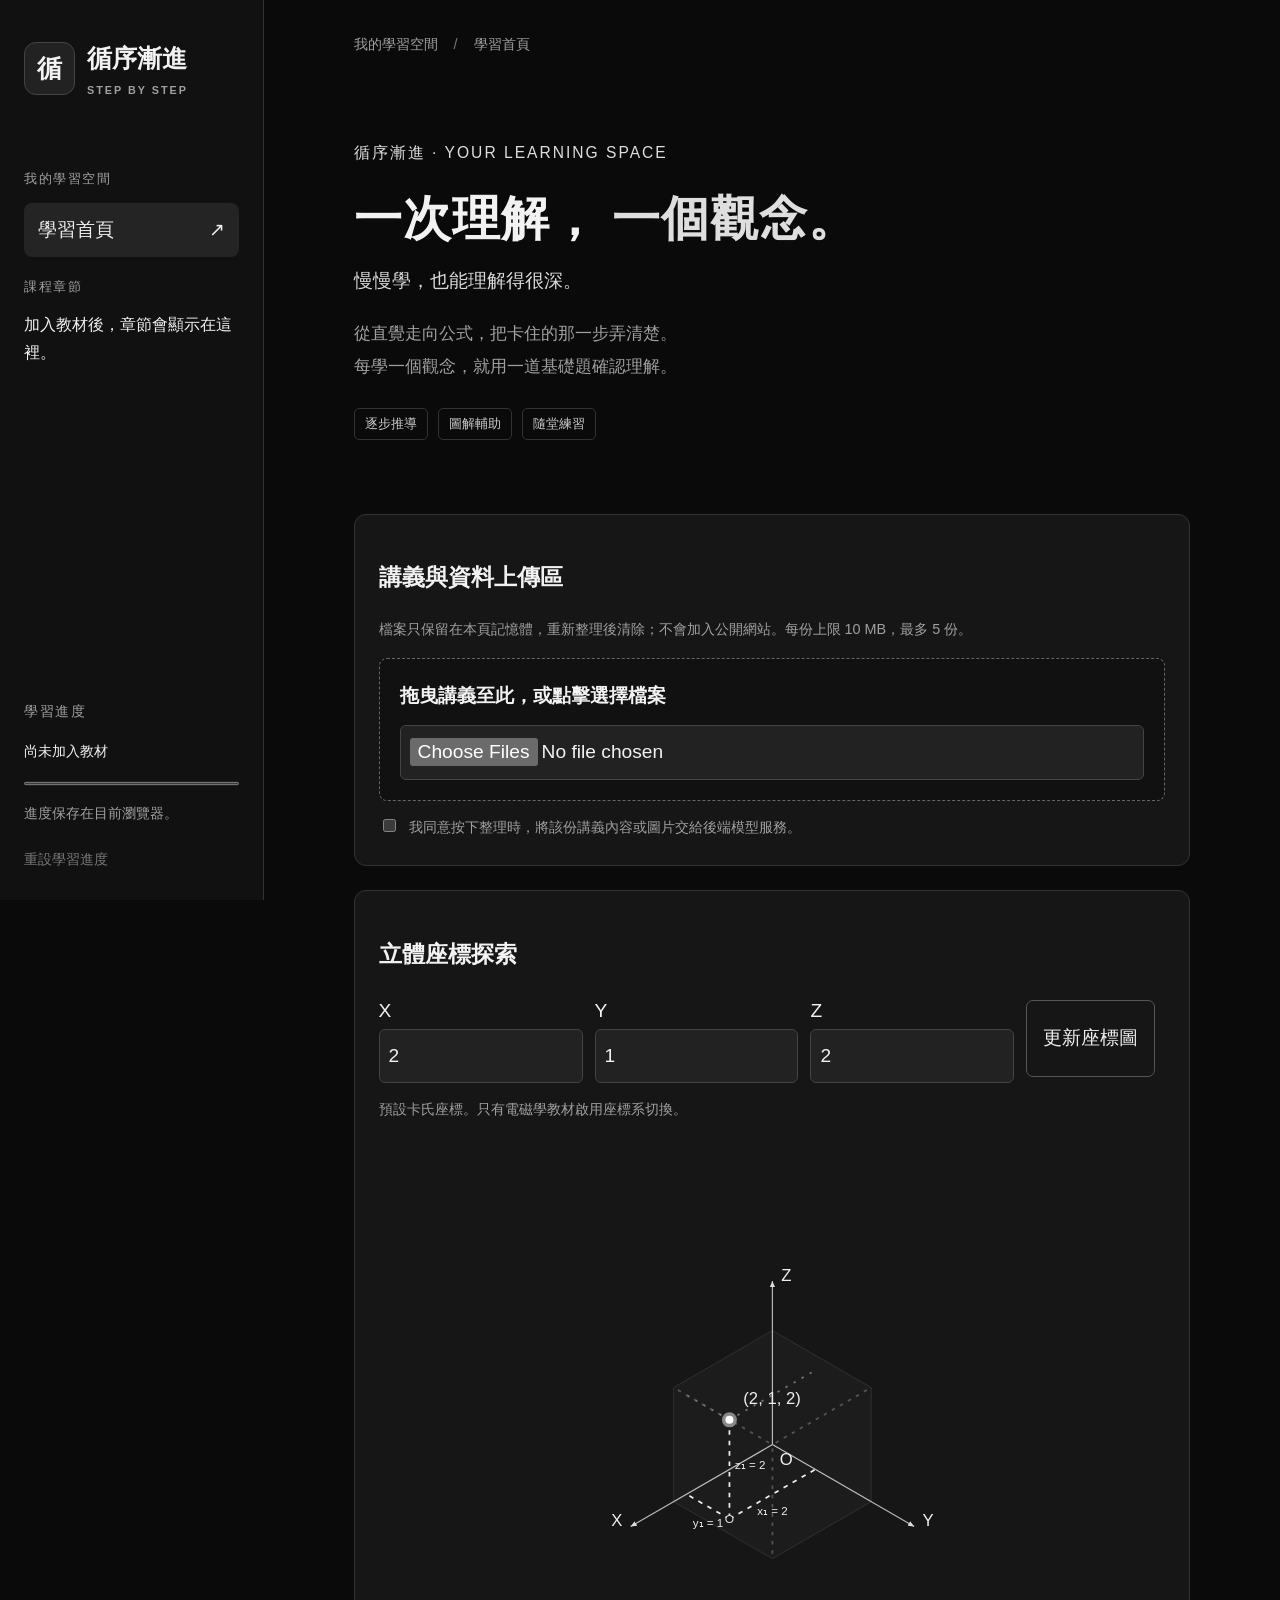
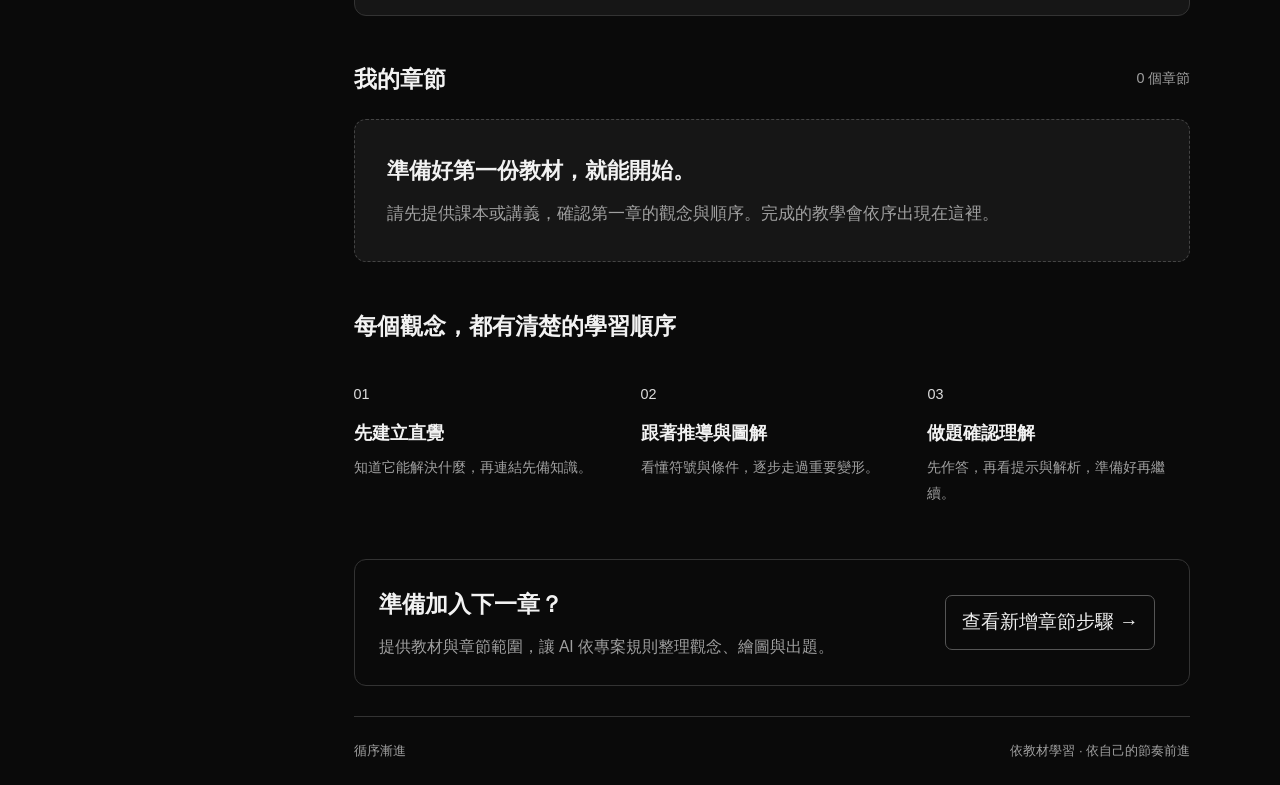
==== commit 2e1570c4: "Fix guide button text contrast and remove coordinate footer captions" ====
--- a/index.html
+++ b/index.html
@@ -5,11 +5,11 @@
   <meta name="viewport" content="width=device-width, initial-scale=1">
   <meta name="color-scheme" content="dark">
   <title>循序漸進 · 一次理解一個觀念</title>
-  <link rel="stylesheet" href="assets/css/site.css?v=20261115-figure-labels">
-  <script src="assets/js/core.js?v=20261115-figure-labels" defer></script>
-  <script src="assets/js/figures.js?v=20261115-figure-labels" defer></script>
-  <script src="assets/js/site.js?v=20261115-figure-labels" defer></script>
-  <script src="assets/js/workspace.js?v=20261115-figure-labels" defer></script>
+  <link rel="stylesheet" href="assets/css/site.css?v=20261115-button-fix">
+  <script src="assets/js/core.js?v=20261115-button-fix" defer></script>
+  <script src="assets/js/figures.js?v=20261115-button-fix" defer></script>
+  <script src="assets/js/site.js?v=20261115-button-fix" defer></script>
+  <script src="assets/js/workspace.js?v=20261115-button-fix" defer></script>
 </head>
 <body>
   <a class="skip-link" href="#main">跳至內容</a>
--- a/assets/css/site.css
+++ b/assets/css/site.css
@@ -83,7 +83,7 @@
 .option:has(input:checked) { border-color: var(--accent); background: #242424; }
 input[type=radio], input[type=checkbox] { accent-color: var(--accent); }
 .action-button, .secondary-button { display: inline-block; border-radius: 7px; padding: 9px 16px; margin: 6px 10px 6px 0; border: 1px solid #555555; }
-.action-button { background: #dedede; color: #fff; }
+.action-button { background: #dedede; color: #111; }
 .secondary-button { background: transparent; color: #eeeeee; }
 .feedback { white-space: pre-wrap; color: #dddddd; font-size: 0.875rem; }
 .feedback.correct { color: #ffffff; }
@@ -130,3 +130,5 @@
 mjx-container { max-width: 100%; }
 @media (max-width: 1000px) and (min-width: 761px) { main { padding-left: 30px; padding-right: 30px; } }
 @media (max-width: 760px) { .quiz-panel, .review-panel, .upload-panel, .coordinate-lab { padding: 16px; } .intro h1 { font-size: 2rem; } }
+
+.guide-content a.action-button, .guide-content a.action-button:visited { color: #111; background: #dedede; text-decoration: none; }
